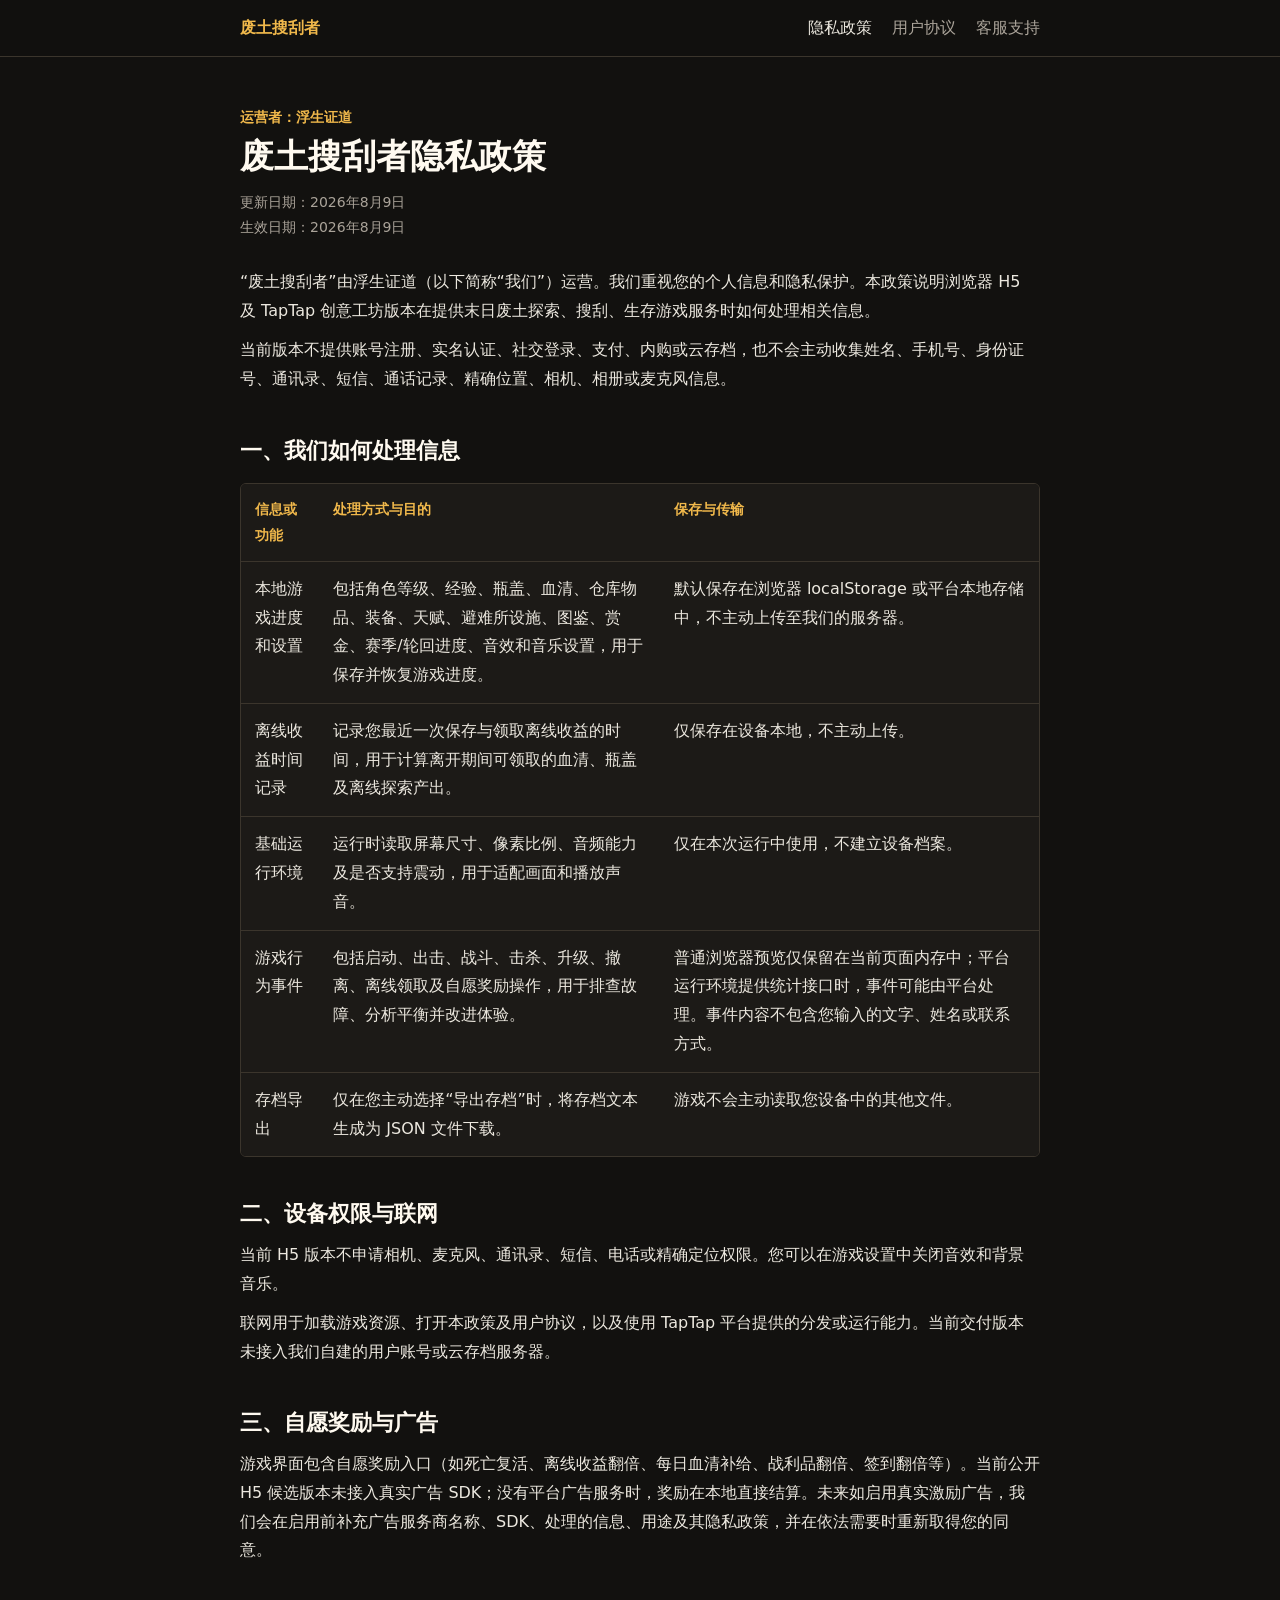
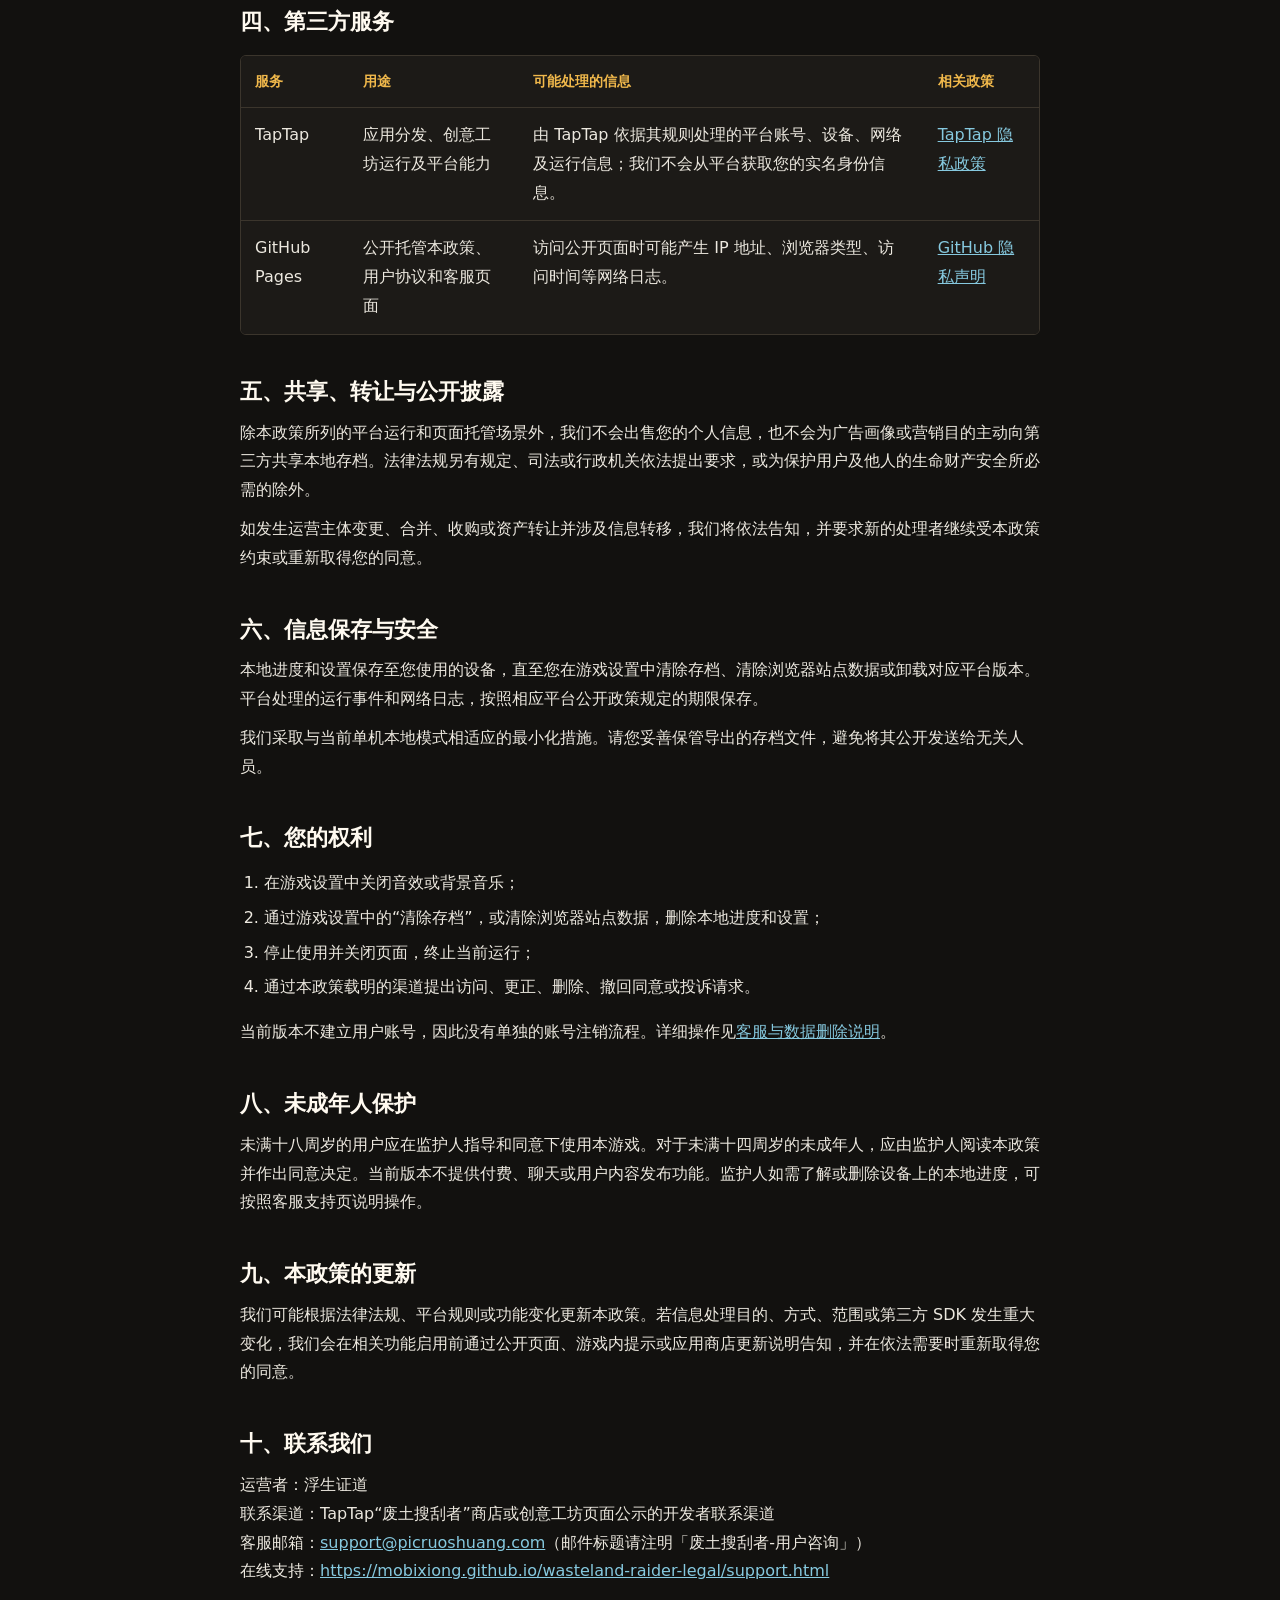
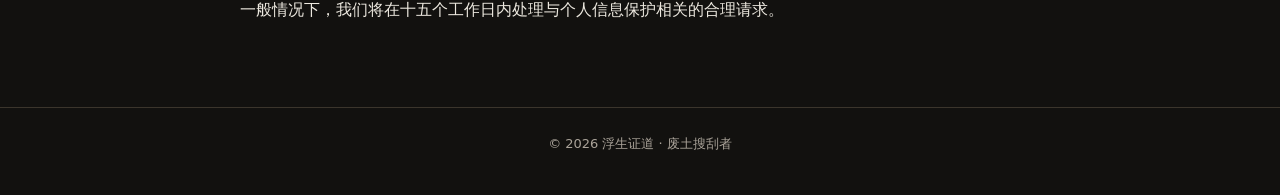
==== privacy.html @ e4276495 "初始化合规文档：隐私政策、用户协议、客服与数据删除说明" ====
<!DOCTYPE html>
<html lang="zh-CN">
<head>
  <meta charset="UTF-8" />
  <meta name="viewport" content="width=device-width, initial-scale=1.0" />
  <meta name="theme-color" content="#17130f" />
  <title>废土搜刮者隐私政策</title>
  <link rel="stylesheet" href="./style.css" />
</head>
<body>
  <header class="site-header">
    <nav aria-label="合规文档导航">
      <a class="brand" href="./privacy.html">废土搜刮者</a>
      <a aria-current="page" href="./privacy.html">隐私政策</a>
      <a href="./user-agreement.html">用户协议</a>
      <a href="./support.html">客服支持</a>
    </nav>
  </header>
  <main>
    <p class="eyebrow">运营者：浮生证道</p>
    <h1>废土搜刮者隐私政策</h1>
    <p class="meta">更新日期：2026年8月9日<br />生效日期：2026年8月9日</p>

    <p>“废土搜刮者”由浮生证道（以下简称“我们”）运营。我们重视您的个人信息和隐私保护。本政策说明浏览器 H5 及 TapTap 创意工坊版本在提供末日废土探索、搜刮、生存游戏服务时如何处理相关信息。</p>
    <p>当前版本不提供账号注册、实名认证、社交登录、支付、内购或云存档，也不会主动收集姓名、手机号、身份证号、通讯录、短信、通话记录、精确位置、相机、相册或麦克风信息。</p>

    <h2>一、我们如何处理信息</h2>
    <div class="table-wrap">
      <table>
        <thead><tr><th>信息或功能</th><th>处理方式与目的</th><th>保存与传输</th></tr></thead>
        <tbody>
          <tr><td>本地游戏进度和设置</td><td>包括角色等级、经验、瓶盖、血清、仓库物品、装备、天赋、避难所设施、图鉴、赏金、赛季/轮回进度、音效和音乐设置，用于保存并恢复游戏进度。</td><td>默认保存在浏览器 localStorage 或平台本地存储中，不主动上传至我们的服务器。</td></tr>
          <tr><td>离线收益时间记录</td><td>记录您最近一次保存与领取离线收益的时间，用于计算离开期间可领取的血清、瓶盖及离线探索产出。</td><td>仅保存在设备本地，不主动上传。</td></tr>
          <tr><td>基础运行环境</td><td>运行时读取屏幕尺寸、像素比例、音频能力及是否支持震动，用于适配画面和播放声音。</td><td>仅在本次运行中使用，不建立设备档案。</td></tr>
          <tr><td>游戏行为事件</td><td>包括启动、出击、战斗、击杀、升级、撤离、离线领取及自愿奖励操作，用于排查故障、分析平衡并改进体验。</td><td>普通浏览器预览仅保留在当前页面内存中；平台运行环境提供统计接口时，事件可能由平台处理。事件内容不包含您输入的文字、姓名或联系方式。</td></tr>
          <tr><td>存档导出</td><td>仅在您主动选择“导出存档”时，将存档文本生成为 JSON 文件下载。</td><td>游戏不会主动读取您设备中的其他文件。</td></tr>
        </tbody>
      </table>
    </div>

    <h2>二、设备权限与联网</h2>
    <p>当前 H5 版本不申请相机、麦克风、通讯录、短信、电话或精确定位权限。您可以在游戏设置中关闭音效和背景音乐。</p>
    <p>联网用于加载游戏资源、打开本政策及用户协议，以及使用 TapTap 平台提供的分发或运行能力。当前交付版本未接入我们自建的用户账号或云存档服务器。</p>

    <h2>三、自愿奖励与广告</h2>
    <p>游戏界面包含自愿奖励入口（如死亡复活、离线收益翻倍、每日血清补给、战利品翻倍、签到翻倍等）。当前公开 H5 候选版本未接入真实广告 SDK；没有平台广告服务时，奖励在本地直接结算。未来如启用真实激励广告，我们会在启用前补充广告服务商名称、SDK、处理的信息、用途及其隐私政策，并在依法需要时重新取得您的同意。</p>

    <h2>四、第三方服务</h2>
    <div class="table-wrap">
      <table>
        <thead><tr><th>服务</th><th>用途</th><th>可能处理的信息</th><th>相关政策</th></tr></thead>
        <tbody>
          <tr><td>TapTap</td><td>应用分发、创意工坊运行及平台能力</td><td>由 TapTap 依据其规则处理的平台账号、设备、网络及运行信息；我们不会从平台获取您的实名身份信息。</td><td><a href="https://www.taptap.cn/doc/privacy-policy/" target="_blank" rel="noopener noreferrer">TapTap 隐私政策</a></td></tr>
          <tr><td>GitHub Pages</td><td>公开托管本政策、用户协议和客服页面</td><td>访问公开页面时可能产生 IP 地址、浏览器类型、访问时间等网络日志。</td><td><a href="https://docs.github.com/zh/site-policy/privacy-policies/github-general-privacy-statement" target="_blank" rel="noopener noreferrer">GitHub 隐私声明</a></td></tr>
        </tbody>
      </table>
    </div>

    <h2>五、共享、转让与公开披露</h2>
    <p>除本政策所列的平台运行和页面托管场景外，我们不会出售您的个人信息，也不会为广告画像或营销目的主动向第三方共享本地存档。法律法规另有规定、司法或行政机关依法提出要求，或为保护用户及他人的生命财产安全所必需的除外。</p>
    <p>如发生运营主体变更、合并、收购或资产转让并涉及信息转移，我们将依法告知，并要求新的处理者继续受本政策约束或重新取得您的同意。</p>

    <h2>六、信息保存与安全</h2>
    <p>本地进度和设置保存至您使用的设备，直至您在游戏设置中清除存档、清除浏览器站点数据或卸载对应平台版本。平台处理的运行事件和网络日志，按照相应平台公开政策规定的期限保存。</p>
    <p>我们采取与当前单机本地模式相适应的最小化措施。请您妥善保管导出的存档文件，避免将其公开发送给无关人员。</p>

    <h2>七、您的权利</h2>
    <ol>
      <li>在游戏设置中关闭音效或背景音乐；</li>
      <li>通过游戏设置中的“清除存档”，或清除浏览器站点数据，删除本地进度和设置；</li>
      <li>停止使用并关闭页面，终止当前运行；</li>
      <li>通过本政策载明的渠道提出访问、更正、删除、撤回同意或投诉请求。</li>
    </ol>
    <p>当前版本不建立用户账号，因此没有单独的账号注销流程。详细操作见<a href="./support.html">客服与数据删除说明</a>。</p>

    <h2>八、未成年人保护</h2>
    <p>未满十八周岁的用户应在监护人指导和同意下使用本游戏。对于未满十四周岁的未成年人，应由监护人阅读本政策并作出同意决定。当前版本不提供付费、聊天或用户内容发布功能。监护人如需了解或删除设备上的本地进度，可按照客服支持页说明操作。</p>

    <h2>九、本政策的更新</h2>
    <p>我们可能根据法律法规、平台规则或功能变化更新本政策。若信息处理目的、方式、范围或第三方 SDK 发生重大变化，我们会在相关功能启用前通过公开页面、游戏内提示或应用商店更新说明告知，并在依法需要时重新取得您的同意。</p>

    <h2>十、联系我们</h2>
    <p>运营者：浮生证道<br />联系渠道：TapTap“废土搜刮者”商店或创意工坊页面公示的开发者联系渠道<br />客服邮箱：<a href="mailto:support@picruoshuang.com">support@picruoshuang.com</a>（邮件标题请注明「废土搜刮者-用户咨询」）<br />在线支持：<a href="https://mobixiong.github.io/wasteland-raider-legal/support.html">https://mobixiong.github.io/wasteland-raider-legal/support.html</a></p>
    <p>一般情况下，我们将在十五个工作日内处理与个人信息保护相关的合理请求。</p>
  </main>
  <footer>© 2026 浮生证道 · 废土搜刮者</footer>
</body>
</html>
---- style.css ----
:root {
  color-scheme: dark;
  --bg: #12110f;
  --surface: #1c1a17;
  --border: #3b352c;
  --text: #ece8df;
  --muted: #aaa399;
  --accent: #f0b84b;
  --link: #86c9df;
}

* { box-sizing: border-box; }

html { background: var(--bg); }

body {
  margin: 0;
  background: var(--bg);
  color: var(--text);
  font-family: system-ui, -apple-system, "Segoe UI", "Microsoft YaHei", sans-serif;
  font-size: 16px;
  line-height: 1.8;
}

.site-header {
  position: sticky;
  top: 0;
  z-index: 2;
  border-bottom: 1px solid var(--border);
  background: rgba(18, 17, 15, 0.96);
  backdrop-filter: blur(12px);
}

nav {
  display: flex;
  align-items: center;
  gap: 20px;
  max-width: 840px;
  min-height: 56px;
  margin: 0 auto;
  padding: 0 20px;
  overflow-x: auto;
  white-space: nowrap;
}

nav a {
  color: var(--muted);
  text-decoration: none;
}

nav a:hover,
nav a[aria-current="page"] { color: var(--text); }

nav .brand {
  margin-right: auto;
  color: var(--accent);
  font-weight: 750;
}

main {
  max-width: 840px;
  margin: 0 auto;
  padding: 48px 20px 72px;
}

h1, h2, h3 {
  color: #fffaf0;
  letter-spacing: 0;
  line-height: 1.35;
}

h1 { margin: 4px 0 10px; font-size: 34px; }
h2 { margin: 42px 0 12px; font-size: 22px; }
h3 { margin: 28px 0 8px; font-size: 17px; }
p { margin: 10px 0; }
ol, ul { padding-left: 24px; }
li { margin: 6px 0; }

.eyebrow {
  margin: 0;
  color: var(--accent);
  font-size: 14px;
  font-weight: 700;
}

.meta {
  margin-bottom: 28px;
  color: var(--muted);
  font-size: 14px;
}

a { color: var(--link); }

.table-wrap {
  margin: 18px 0;
  overflow-x: auto;
  border: 1px solid var(--border);
  border-radius: 6px;
}

table {
  width: 100%;
  min-width: 680px;
  border-collapse: collapse;
  background: var(--surface);
}

th, td {
  padding: 13px 14px;
  border-bottom: 1px solid var(--border);
  text-align: left;
  vertical-align: top;
}

th { color: var(--accent); font-size: 14px; }
tr:last-child td { border-bottom: 0; }

.notice {
  padding: 14px 16px;
  border-left: 3px solid var(--accent);
  background: var(--surface);
}

footer {
  padding: 24px 20px 40px;
  border-top: 1px solid var(--border);
  color: var(--muted);
  text-align: center;
  font-size: 13px;
}

@media (max-width: 640px) {
  nav { gap: 15px; padding: 0 16px; }
  main { padding: 34px 16px 56px; }
  h1 { font-size: 28px; }
  h2 { margin-top: 34px; font-size: 20px; }
}
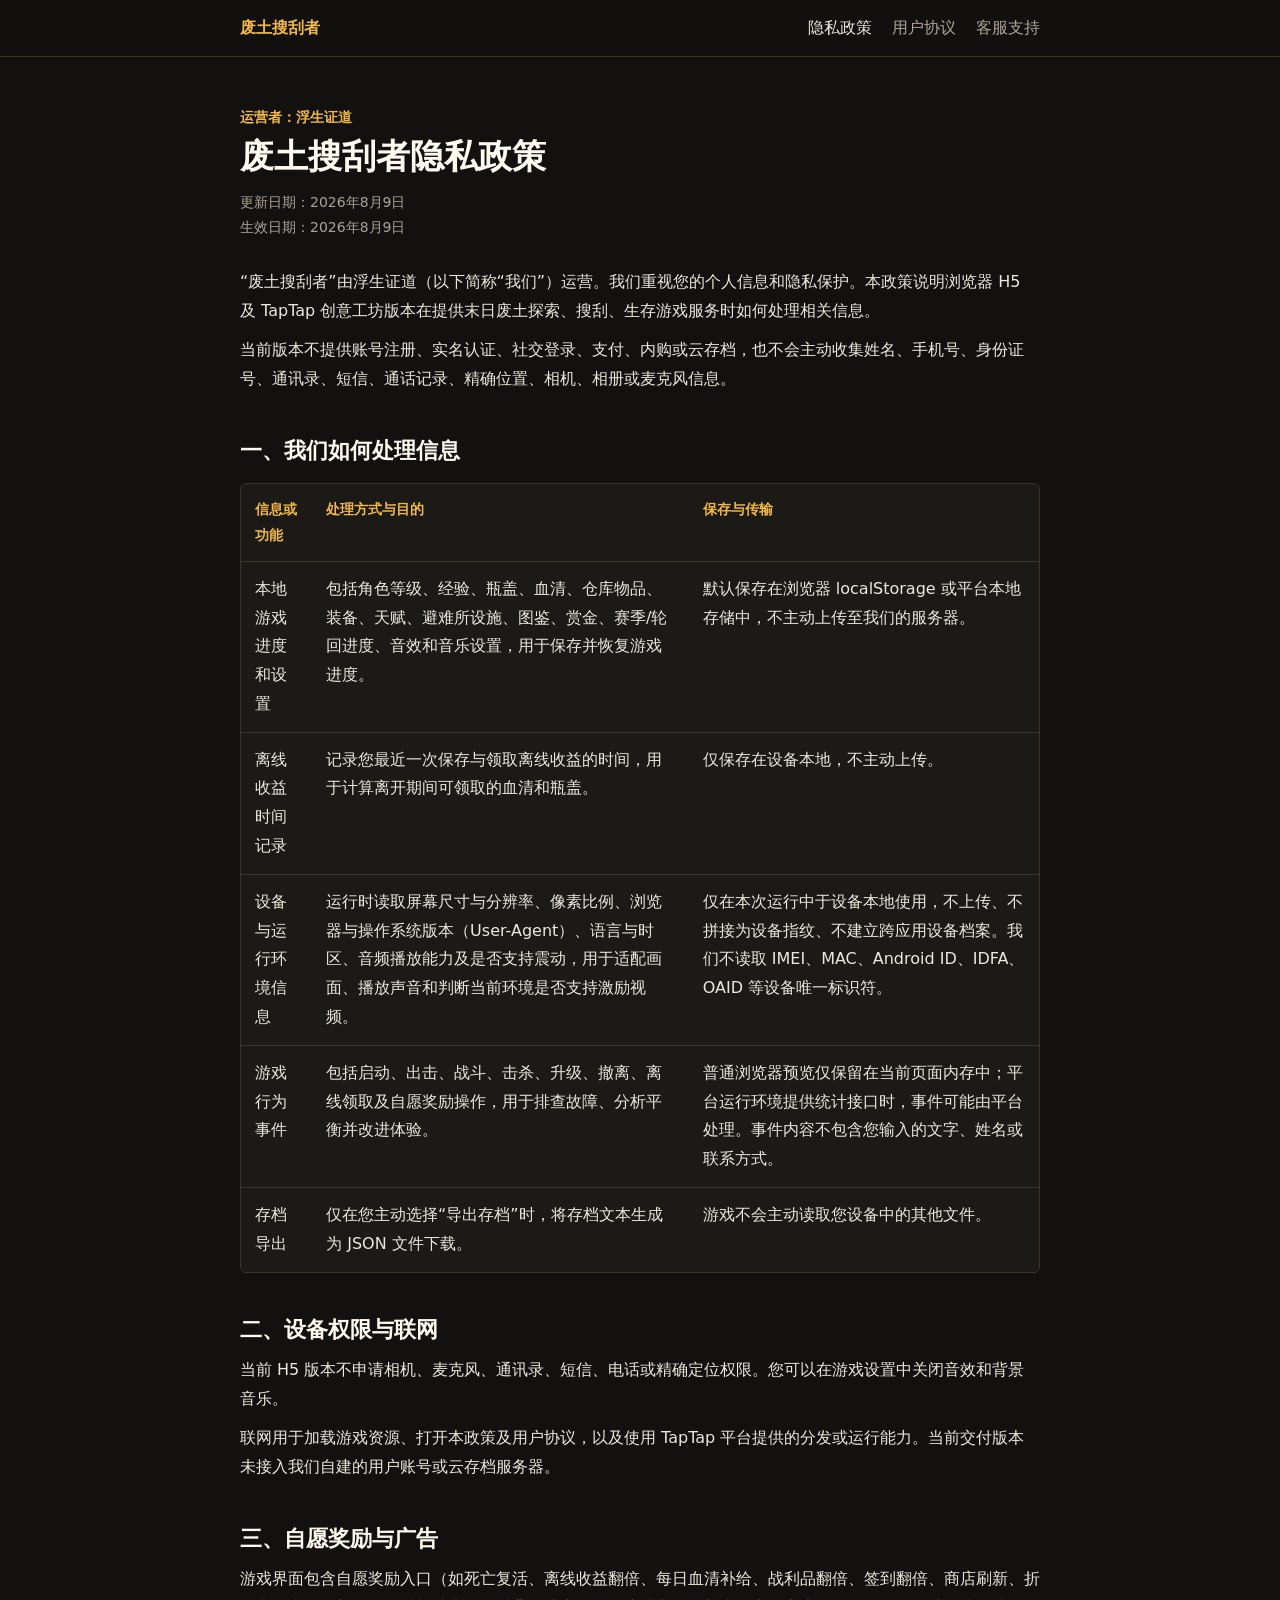
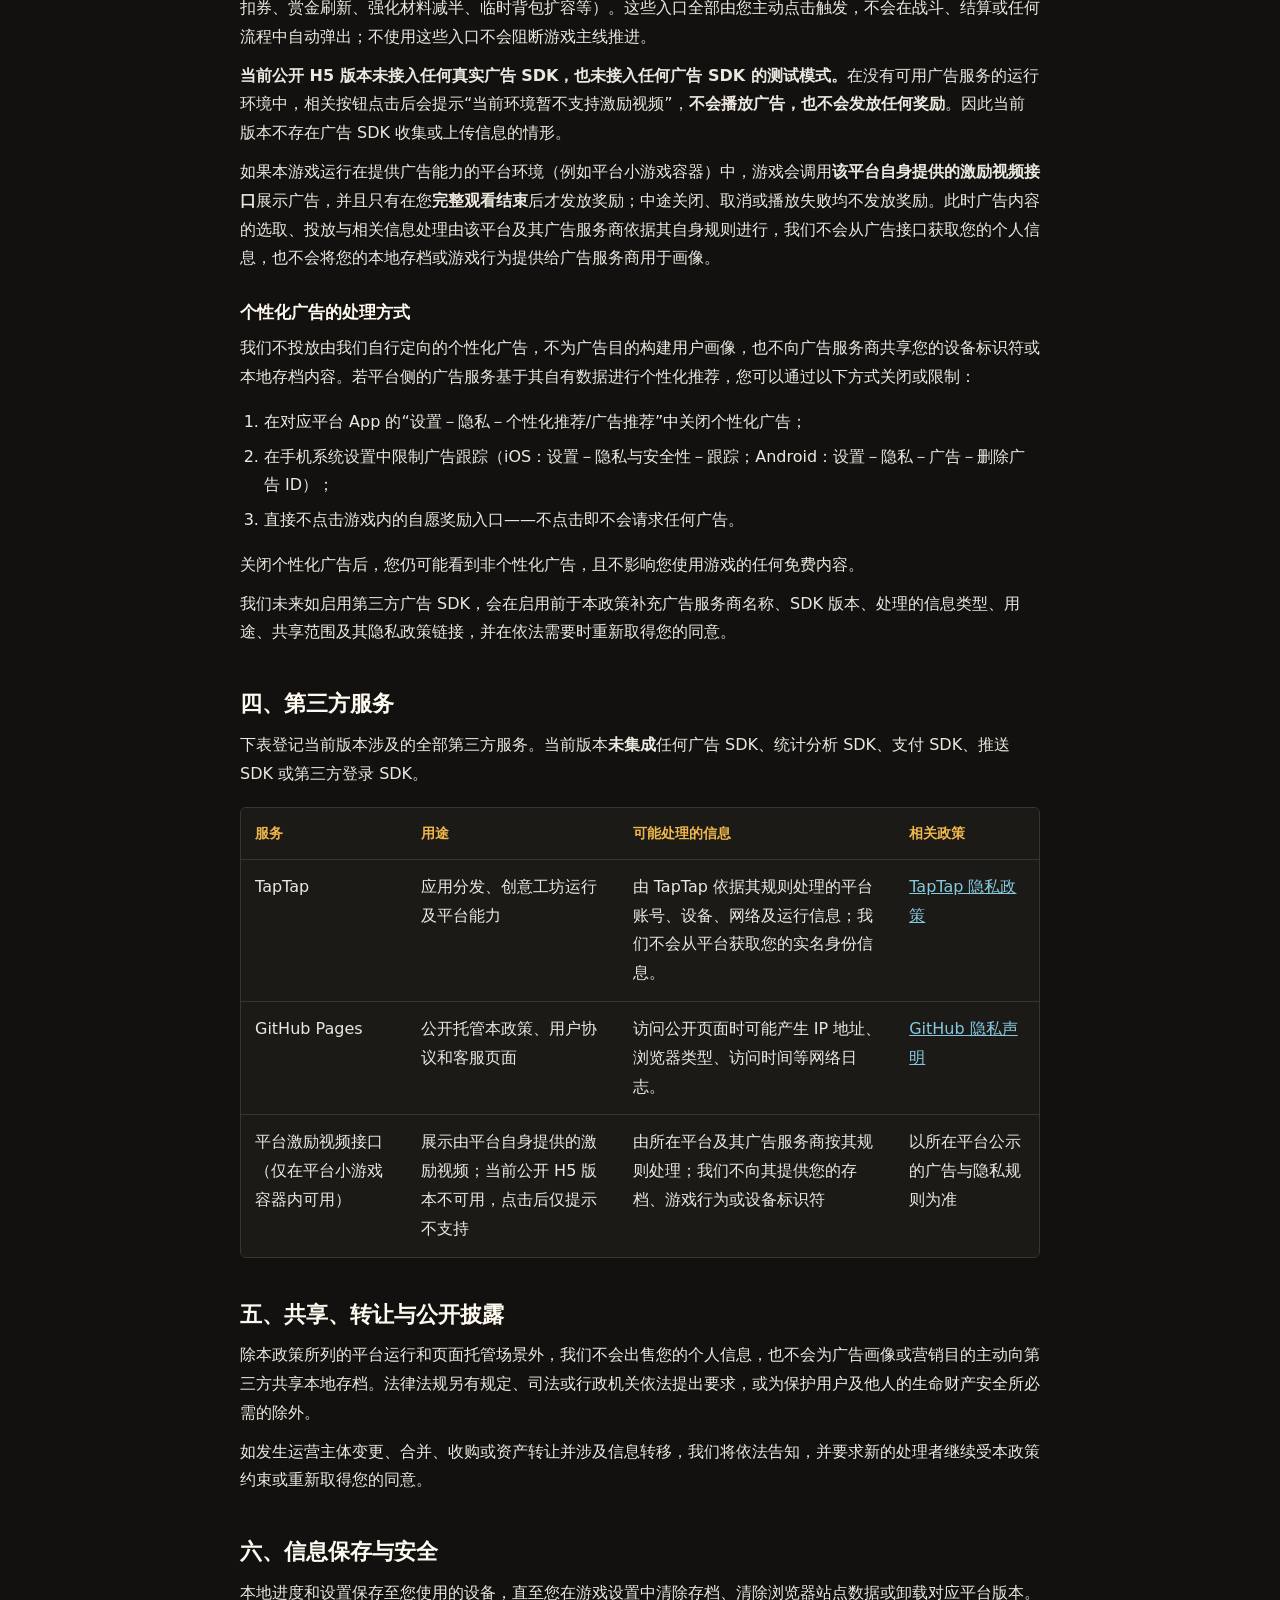
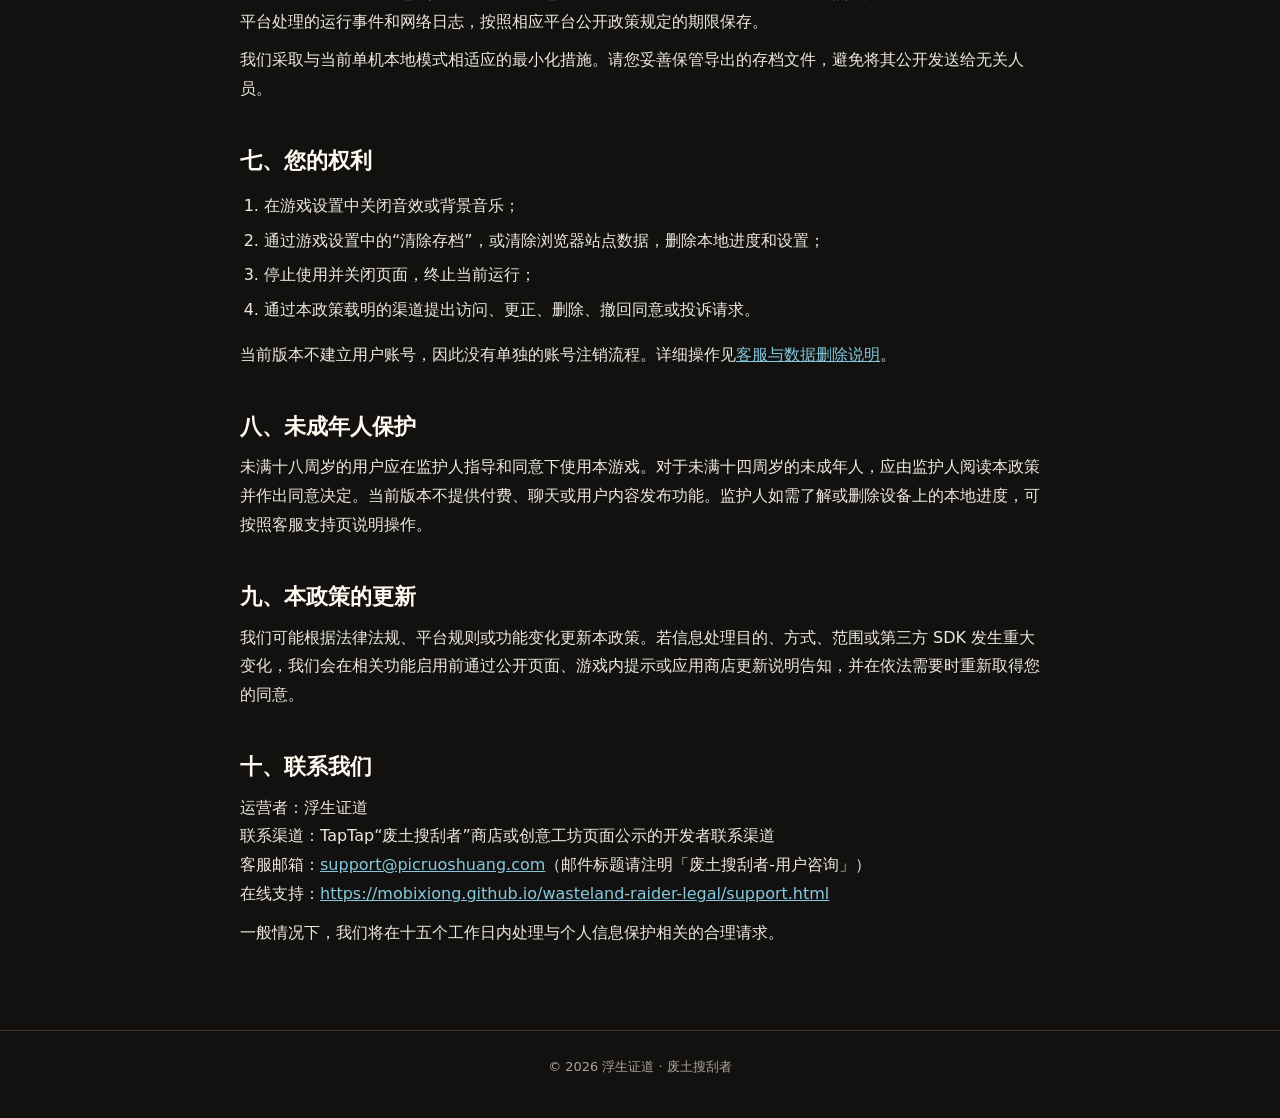
==== commit 8c674b98: "docs(legal): 隐私政策与用户协议重写关键章节 - privacy.html 第三节：广告降级行为修正（虚假陈述改为如实描述）、补设备信息与个性化广告章节、SDK 表补全 - user-ag" ====
--- a/privacy.html
+++ b/privacy.html
@@ -10,7 +10,7 @@
 <body>
   <header class="site-header">
     <nav aria-label="合规文档导航">
-      <a class="brand" href="./privacy.html">废土搜刮者</a>
+      <a class="brand" href="./index.html">废土搜刮者</a>
       <a aria-current="page" href="./privacy.html">隐私政策</a>
       <a href="./user-agreement.html">用户协议</a>
       <a href="./support.html">客服支持</a>
@@ -30,8 +30,8 @@
         <thead><tr><th>信息或功能</th><th>处理方式与目的</th><th>保存与传输</th></tr></thead>
         <tbody>
           <tr><td>本地游戏进度和设置</td><td>包括角色等级、经验、瓶盖、血清、仓库物品、装备、天赋、避难所设施、图鉴、赏金、赛季/轮回进度、音效和音乐设置，用于保存并恢复游戏进度。</td><td>默认保存在浏览器 localStorage 或平台本地存储中，不主动上传至我们的服务器。</td></tr>
-          <tr><td>离线收益时间记录</td><td>记录您最近一次保存与领取离线收益的时间，用于计算离开期间可领取的血清、瓶盖及离线探索产出。</td><td>仅保存在设备本地，不主动上传。</td></tr>
-          <tr><td>基础运行环境</td><td>运行时读取屏幕尺寸、像素比例、音频能力及是否支持震动，用于适配画面和播放声音。</td><td>仅在本次运行中使用，不建立设备档案。</td></tr>
+          <tr><td>离线收益时间记录</td><td>记录您最近一次保存与领取离线收益的时间，用于计算离开期间可领取的血清和瓶盖。</td><td>仅保存在设备本地，不主动上传。</td></tr>
+          <tr><td>设备与运行环境信息</td><td>运行时读取屏幕尺寸与分辨率、像素比例、浏览器与操作系统版本（User-Agent）、语言与时区、音频播放能力及是否支持震动，用于适配画面、播放声音和判断当前环境是否支持激励视频。</td><td>仅在本次运行中于设备本地使用，不上传、不拼接为设备指纹、不建立跨应用设备档案。我们不读取 IMEI、MAC、Android ID、IDFA、OAID 等设备唯一标识符。</td></tr>
           <tr><td>游戏行为事件</td><td>包括启动、出击、战斗、击杀、升级、撤离、离线领取及自愿奖励操作，用于排查故障、分析平衡并改进体验。</td><td>普通浏览器预览仅保留在当前页面内存中；平台运行环境提供统计接口时，事件可能由平台处理。事件内容不包含您输入的文字、姓名或联系方式。</td></tr>
           <tr><td>存档导出</td><td>仅在您主动选择“导出存档”时，将存档文本生成为 JSON 文件下载。</td><td>游戏不会主动读取您设备中的其他文件。</td></tr>
         </tbody>
@@ -43,15 +43,28 @@
     <p>联网用于加载游戏资源、打开本政策及用户协议，以及使用 TapTap 平台提供的分发或运行能力。当前交付版本未接入我们自建的用户账号或云存档服务器。</p>
 
     <h2>三、自愿奖励与广告</h2>
-    <p>游戏界面包含自愿奖励入口（如死亡复活、离线收益翻倍、每日血清补给、战利品翻倍、签到翻倍等）。当前公开 H5 候选版本未接入真实广告 SDK；没有平台广告服务时，奖励在本地直接结算。未来如启用真实激励广告，我们会在启用前补充广告服务商名称、SDK、处理的信息、用途及其隐私政策，并在依法需要时重新取得您的同意。</p>
+    <p>游戏界面包含自愿奖励入口（如死亡复活、离线收益翻倍、每日血清补给、战利品翻倍、签到翻倍、商店刷新、折扣券、赏金刷新、强化材料减半、临时背包扩容等）。这些入口全部由您主动点击触发，不会在战斗、结算或任何流程中自动弹出；不使用这些入口不会阻断游戏主线推进。</p>
+    <p><strong>当前公开 H5 版本未接入任何真实广告 SDK，也未接入任何广告 SDK 的测试模式。</strong>在没有可用广告服务的运行环境中，相关按钮点击后会提示“当前环境暂不支持激励视频”，<strong>不会播放广告，也不会发放任何奖励</strong>。因此当前版本不存在广告 SDK 收集或上传信息的情形。</p>
+    <p>如果本游戏运行在提供广告能力的平台环境（例如平台小游戏容器）中，游戏会调用<strong>该平台自身提供的激励视频接口</strong>展示广告，并且只有在您<strong>完整观看结束</strong>后才发放奖励；中途关闭、取消或播放失败均不发放奖励。此时广告内容的选取、投放与相关信息处理由该平台及其广告服务商依据其自身规则进行，我们不会从广告接口获取您的个人信息，也不会将您的本地存档或游戏行为提供给广告服务商用于画像。</p>
+    <h3>个性化广告的处理方式</h3>
+    <p>我们不投放由我们自行定向的个性化广告，不为广告目的构建用户画像，也不向广告服务商共享您的设备标识符或本地存档内容。若平台侧的广告服务基于其自有数据进行个性化推荐，您可以通过以下方式关闭或限制：</p>
+    <ol>
+      <li>在对应平台 App 的“设置－隐私－个性化推荐/广告推荐”中关闭个性化广告；</li>
+      <li>在手机系统设置中限制广告跟踪（iOS：设置－隐私与安全性－跟踪；Android：设置－隐私－广告－删除广告 ID）；</li>
+      <li>直接不点击游戏内的自愿奖励入口——不点击即不会请求任何广告。</li>
+    </ol>
+    <p>关闭个性化广告后，您仍可能看到非个性化广告，且不影响您使用游戏的任何免费内容。</p>
+    <p>我们未来如启用第三方广告 SDK，会在启用前于本政策补充广告服务商名称、SDK 版本、处理的信息类型、用途、共享范围及其隐私政策链接，并在依法需要时重新取得您的同意。</p>
 
     <h2>四、第三方服务</h2>
+    <p>下表登记当前版本涉及的全部第三方服务。当前版本<strong>未集成</strong>任何广告 SDK、统计分析 SDK、支付 SDK、推送 SDK 或第三方登录 SDK。</p>
     <div class="table-wrap">
       <table>
         <thead><tr><th>服务</th><th>用途</th><th>可能处理的信息</th><th>相关政策</th></tr></thead>
         <tbody>
           <tr><td>TapTap</td><td>应用分发、创意工坊运行及平台能力</td><td>由 TapTap 依据其规则处理的平台账号、设备、网络及运行信息；我们不会从平台获取您的实名身份信息。</td><td><a href="https://www.taptap.cn/doc/privacy-policy/" target="_blank" rel="noopener noreferrer">TapTap 隐私政策</a></td></tr>
           <tr><td>GitHub Pages</td><td>公开托管本政策、用户协议和客服页面</td><td>访问公开页面时可能产生 IP 地址、浏览器类型、访问时间等网络日志。</td><td><a href="https://docs.github.com/zh/site-policy/privacy-policies/github-general-privacy-statement" target="_blank" rel="noopener noreferrer">GitHub 隐私声明</a></td></tr>
+          <tr><td>平台激励视频接口（仅在平台小游戏容器内可用）</td><td>展示由平台自身提供的激励视频；当前公开 H5 版本不可用，点击后仅提示不支持</td><td>由所在平台及其广告服务商按其规则处理；我们不向其提供您的存档、游戏行为或设备标识符</td><td>以所在平台公示的广告与隐私规则为准</td></tr>
         </tbody>
       </table>
     </div>
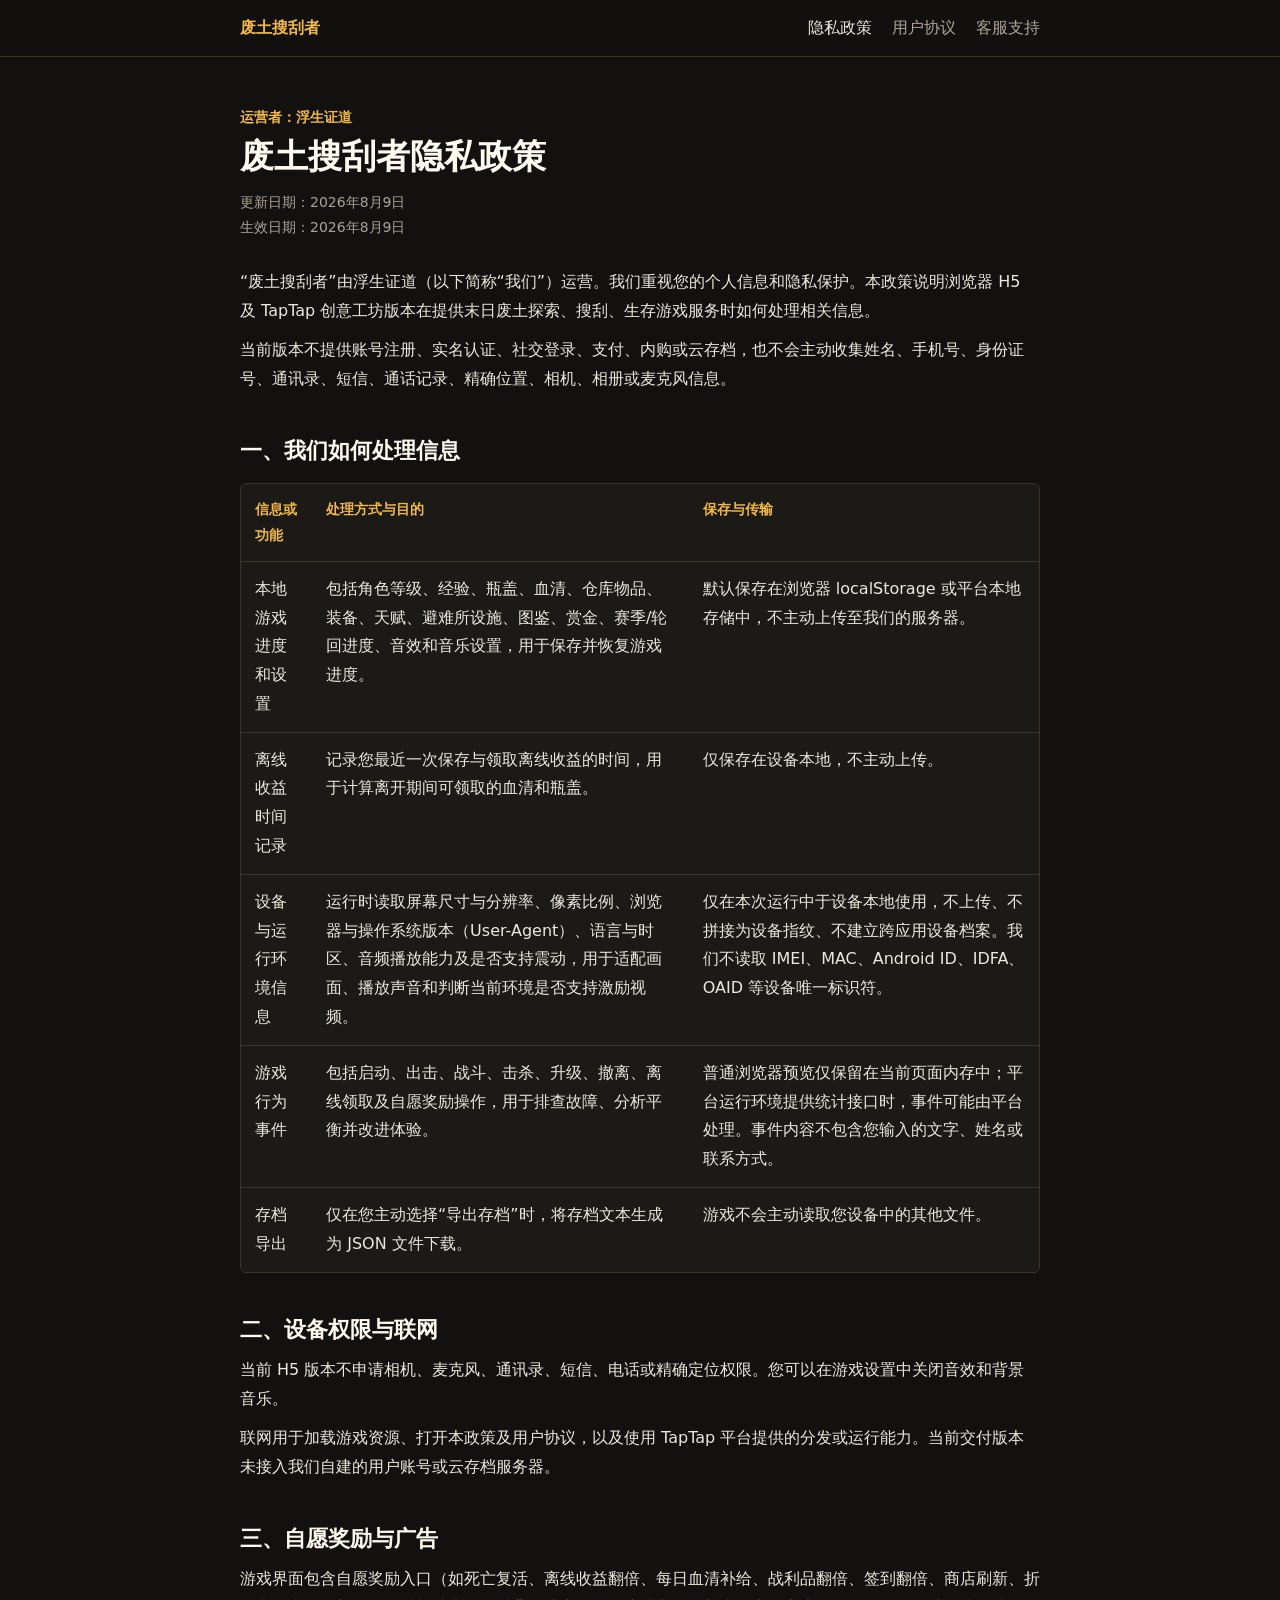
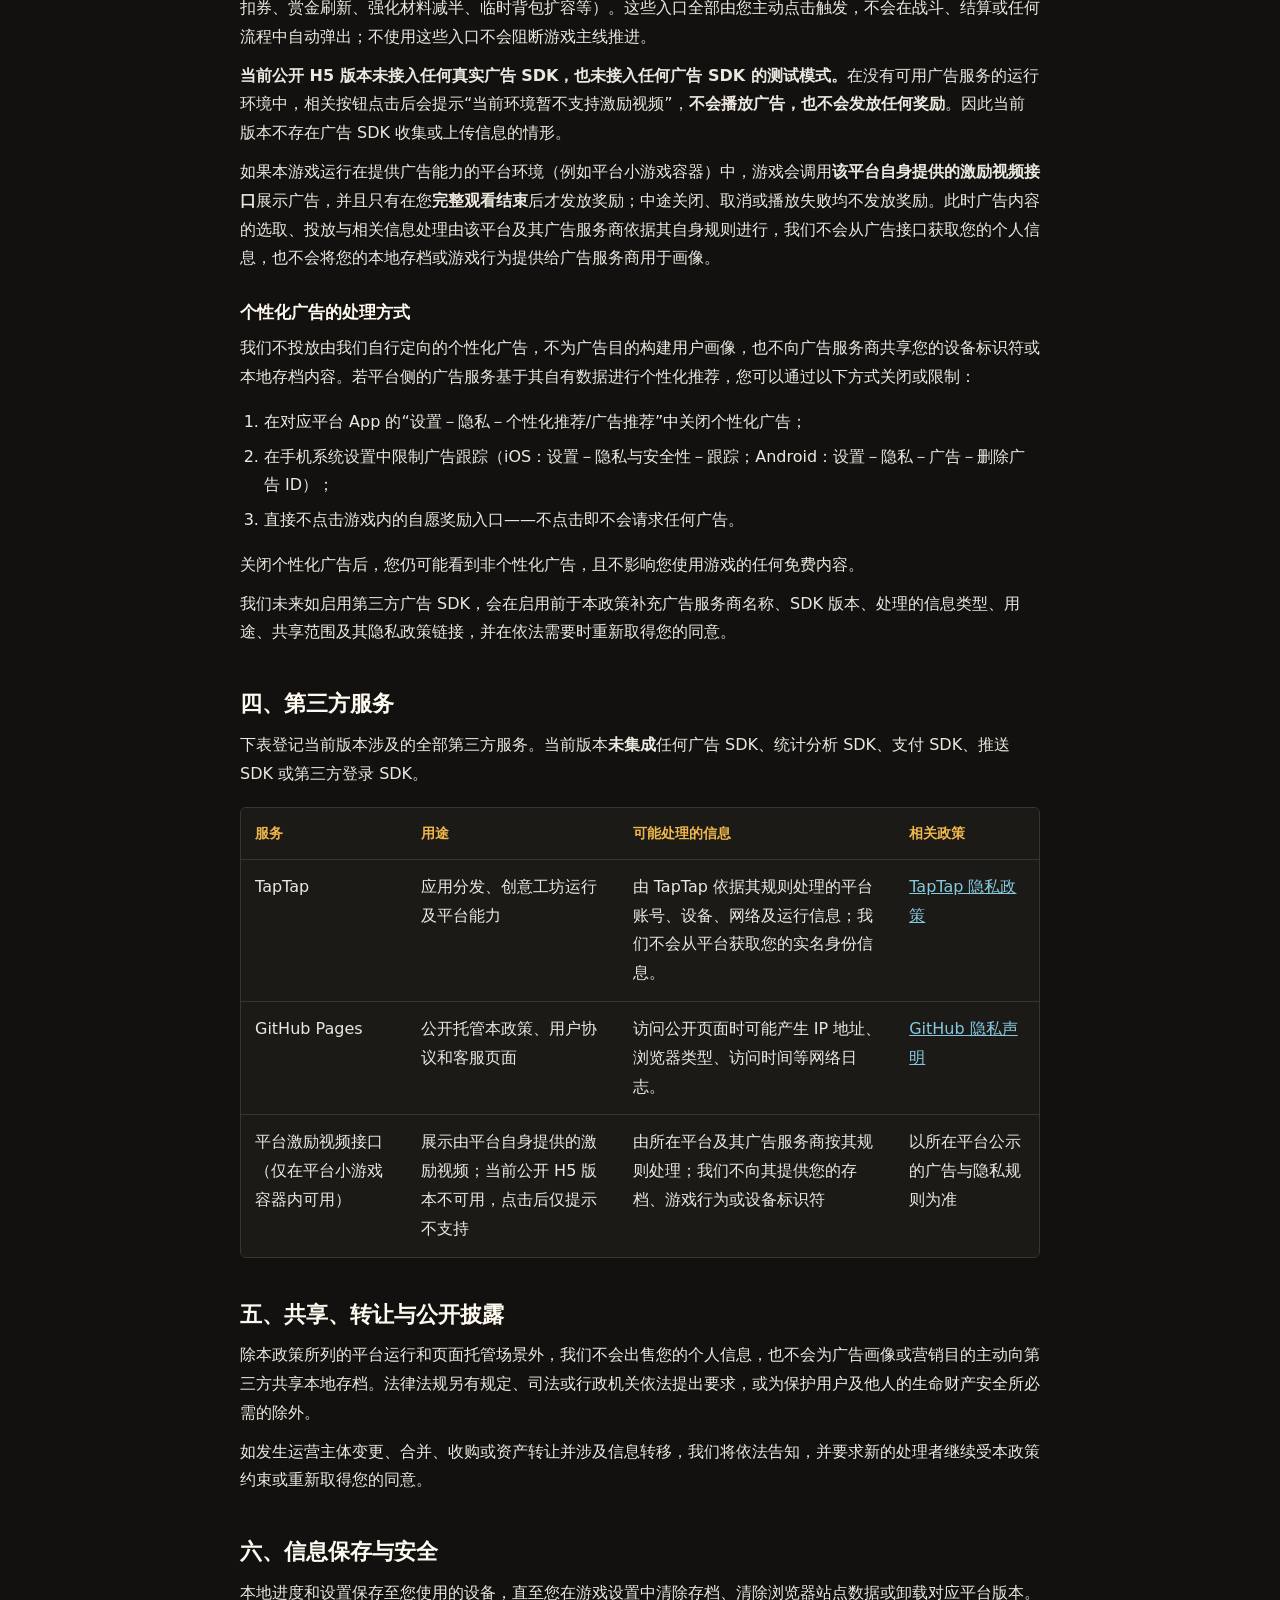
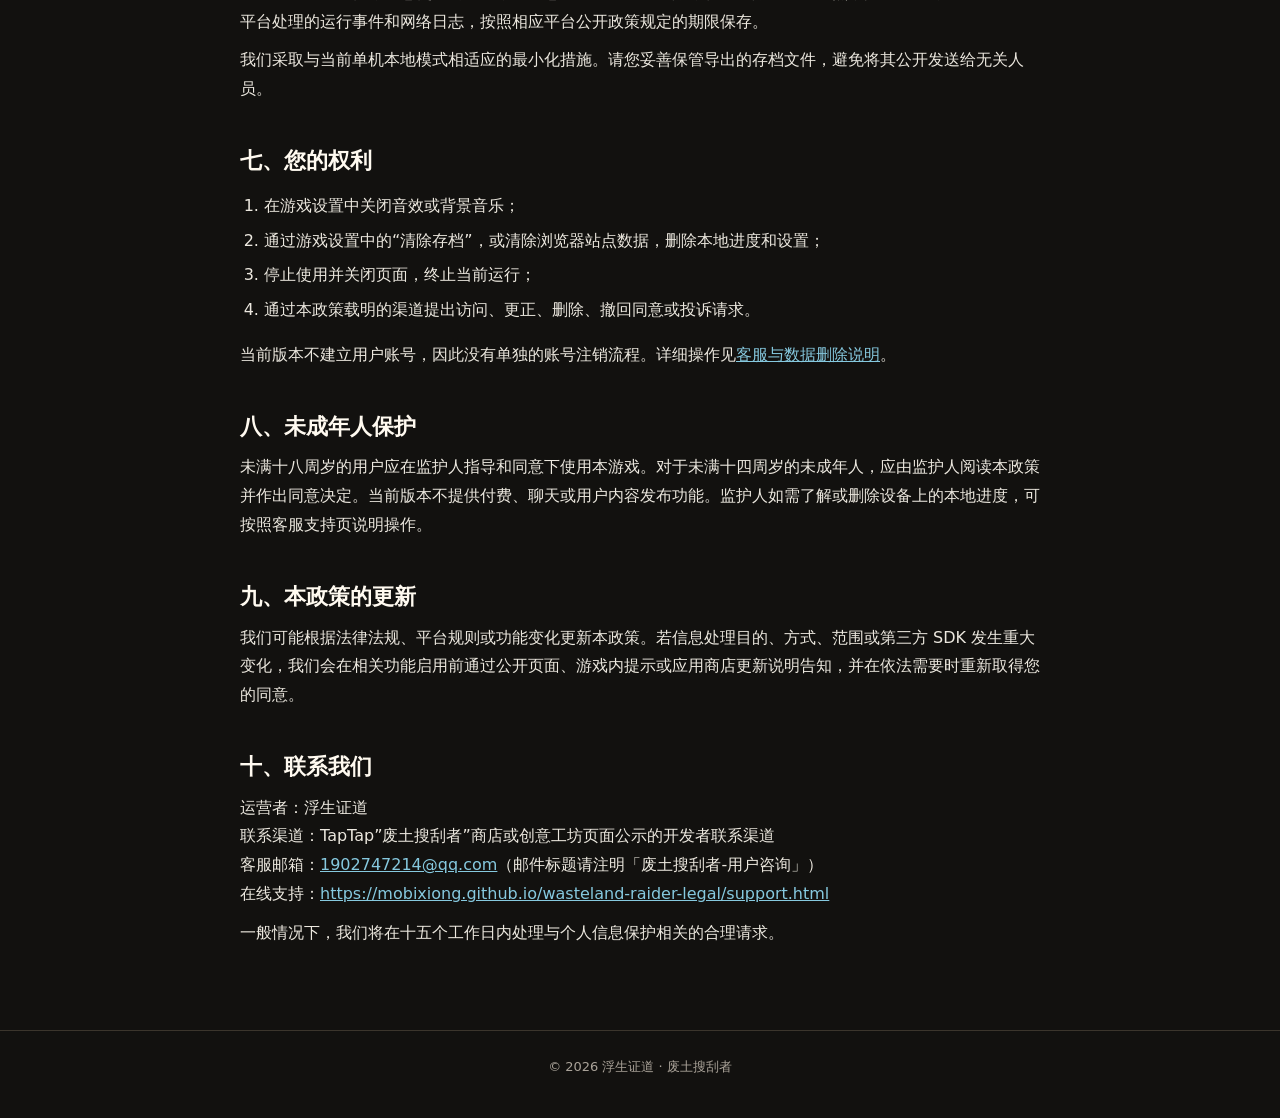
==== commit 8c466c0b: "chore: 更新客服邮箱为 1902747214@qq.com Co-Authored-By: Claude <noreply@anthropic.com>" ====
--- a/privacy.html
+++ b/privacy.html
@@ -93,7 +93,7 @@
     <p>我们可能根据法律法规、平台规则或功能变化更新本政策。若信息处理目的、方式、范围或第三方 SDK 发生重大变化，我们会在相关功能启用前通过公开页面、游戏内提示或应用商店更新说明告知，并在依法需要时重新取得您的同意。</p>
 
     <h2>十、联系我们</h2>
-    <p>运营者：浮生证道<br />联系渠道：TapTap“废土搜刮者”商店或创意工坊页面公示的开发者联系渠道<br />客服邮箱：<a href="mailto:support@picruoshuang.com">support@picruoshuang.com</a>（邮件标题请注明「废土搜刮者-用户咨询」）<br />在线支持：<a href="https://mobixiong.github.io/wasteland-raider-legal/support.html">https://mobixiong.github.io/wasteland-raider-legal/support.html</a></p>
+    <p>运营者：浮生证道<br />联系渠道：TapTap”废土搜刮者”商店或创意工坊页面公示的开发者联系渠道<br />客服邮箱：<a href=”mailto:1902747214@qq.com”>1902747214@qq.com</a>（邮件标题请注明「废土搜刮者-用户咨询」）<br />在线支持：<a href=”https://mobixiong.github.io/wasteland-raider-legal/support.html”>https://mobixiong.github.io/wasteland-raider-legal/support.html</a></p>
     <p>一般情况下，我们将在十五个工作日内处理与个人信息保护相关的合理请求。</p>
   </main>
   <footer>© 2026 浮生证道 · 废土搜刮者</footer>
